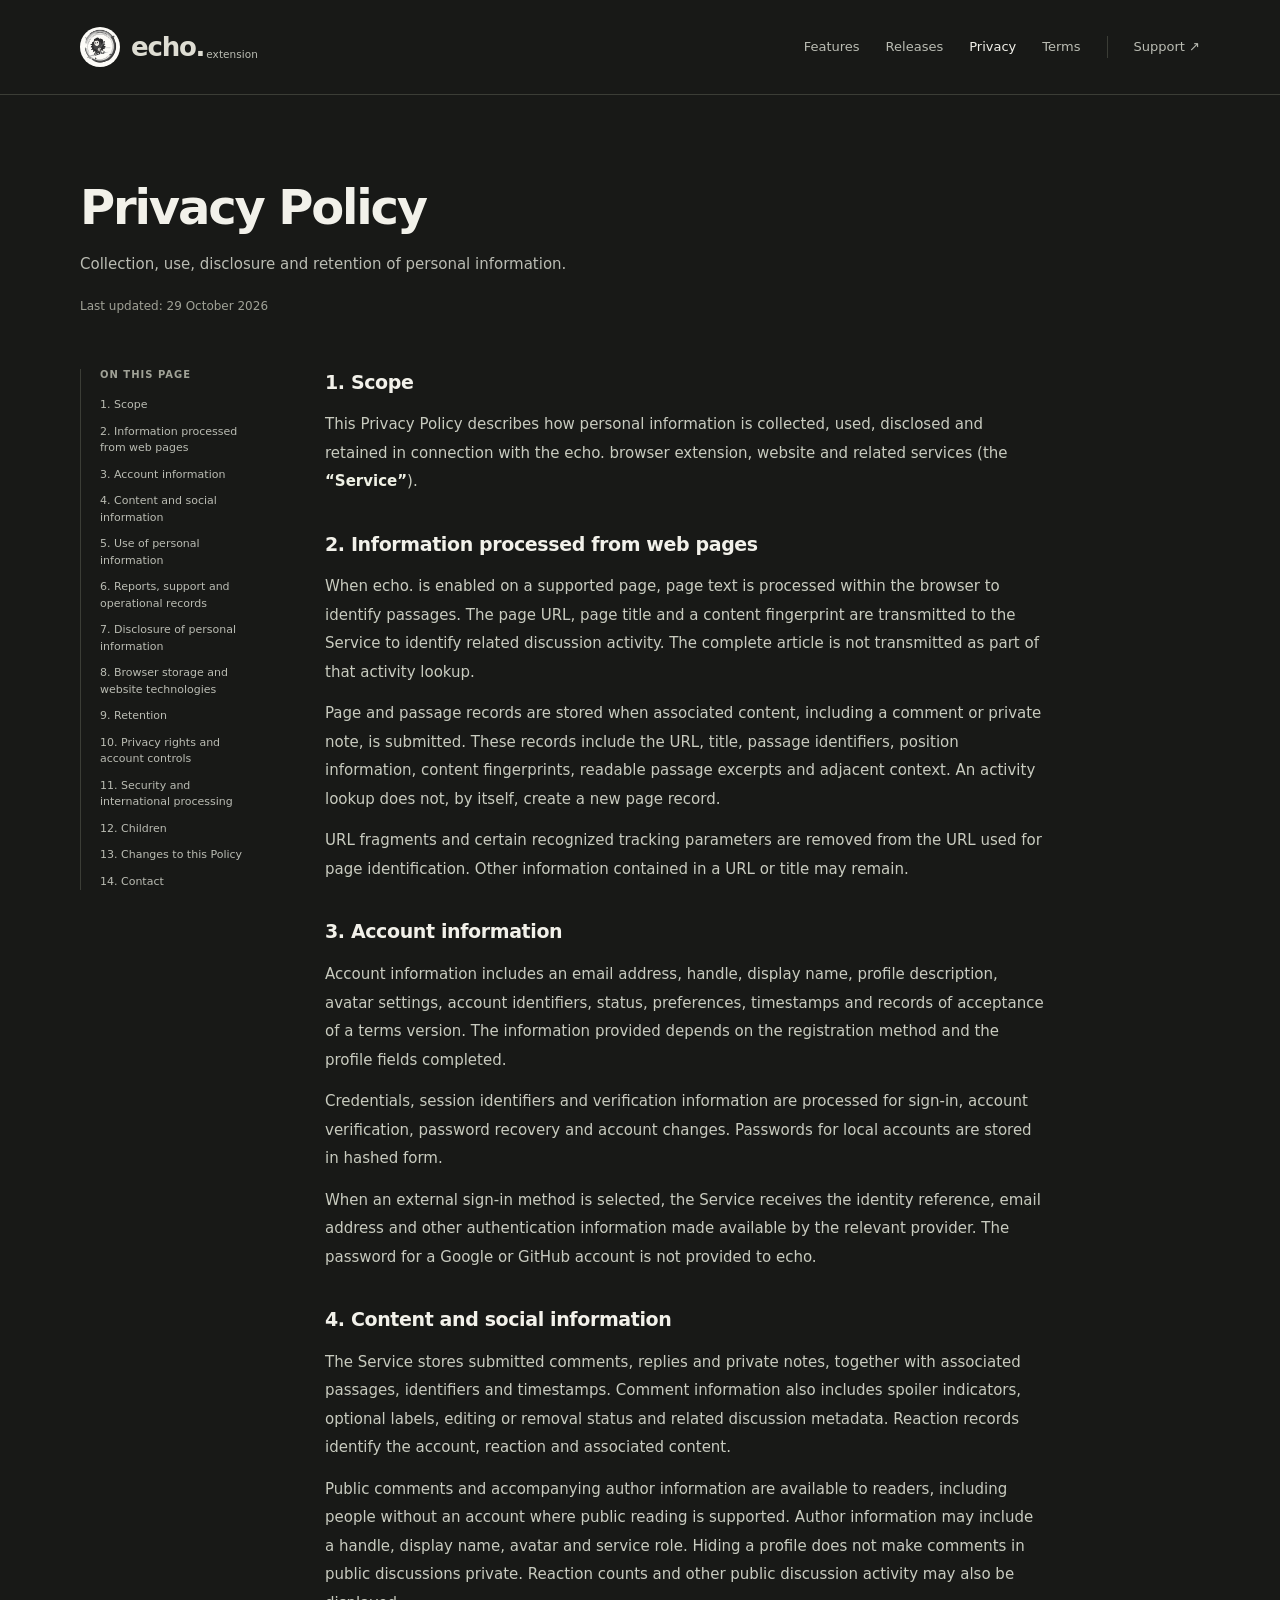
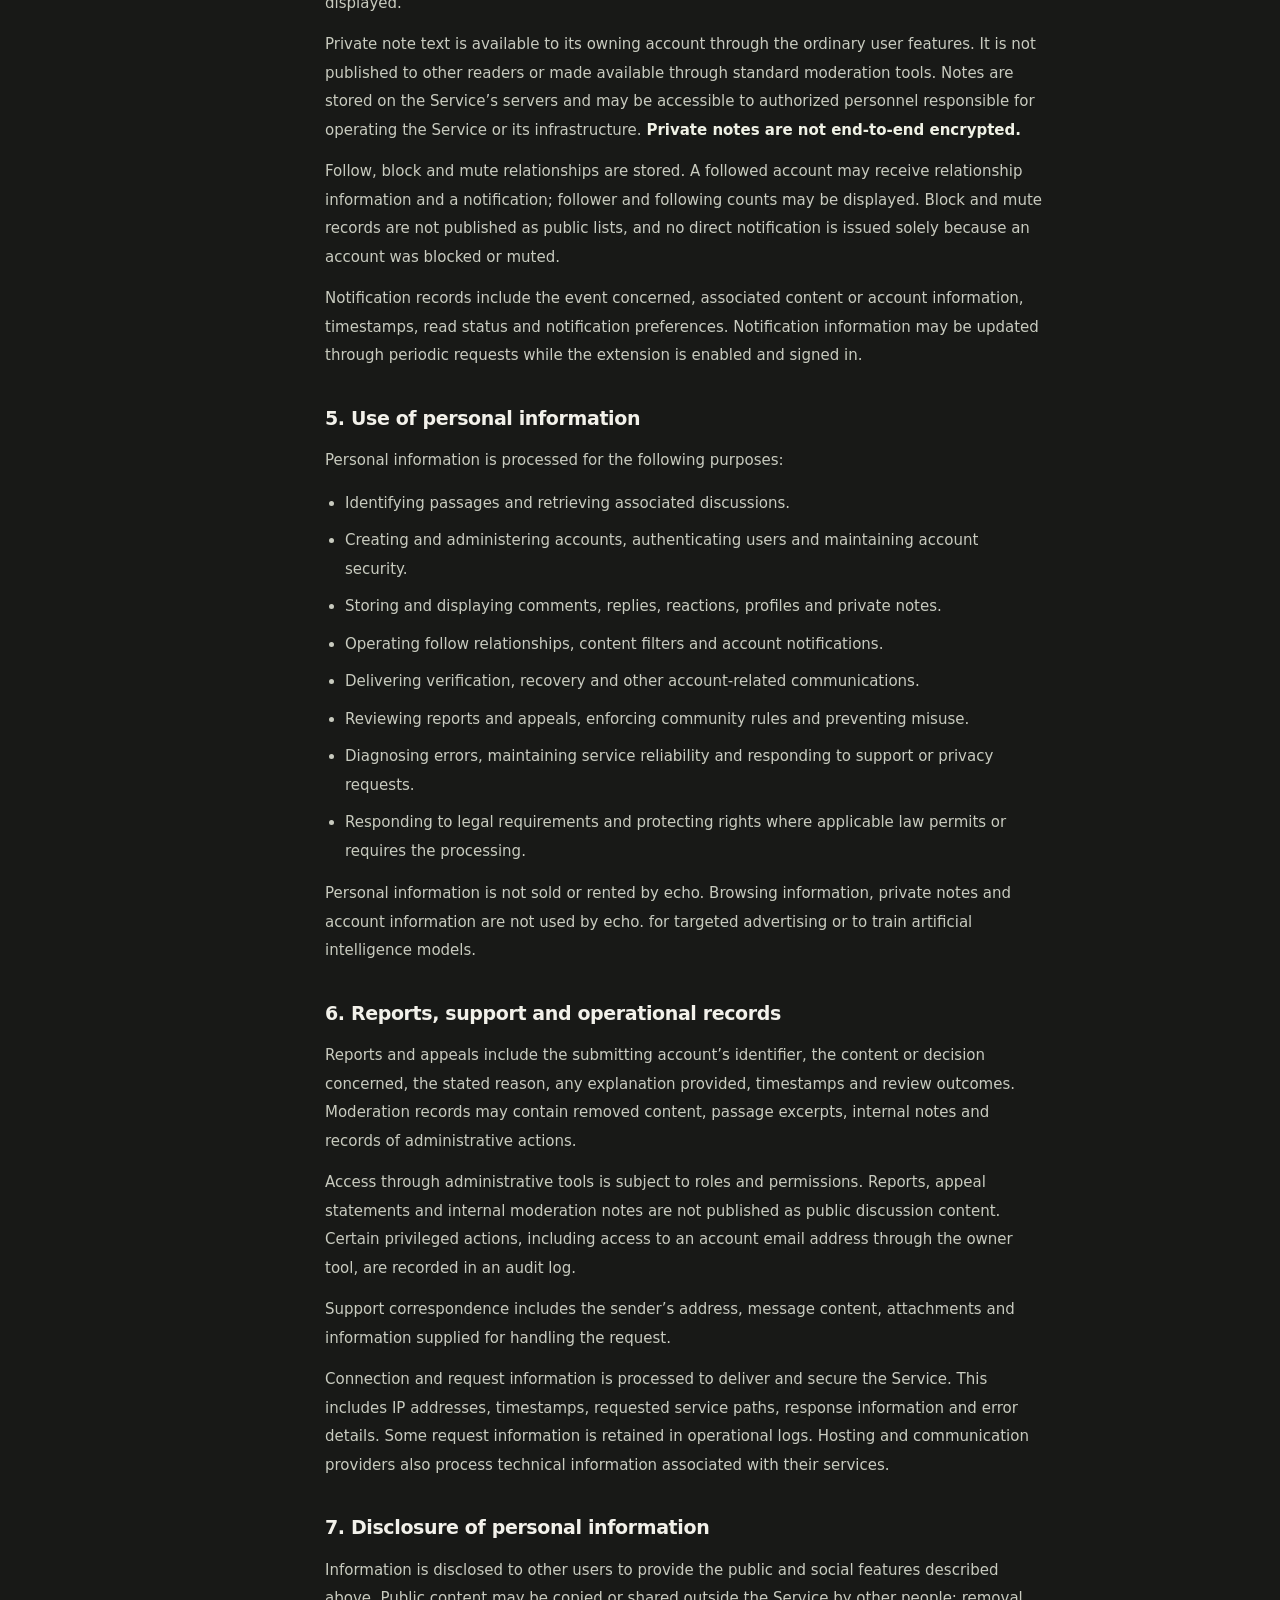
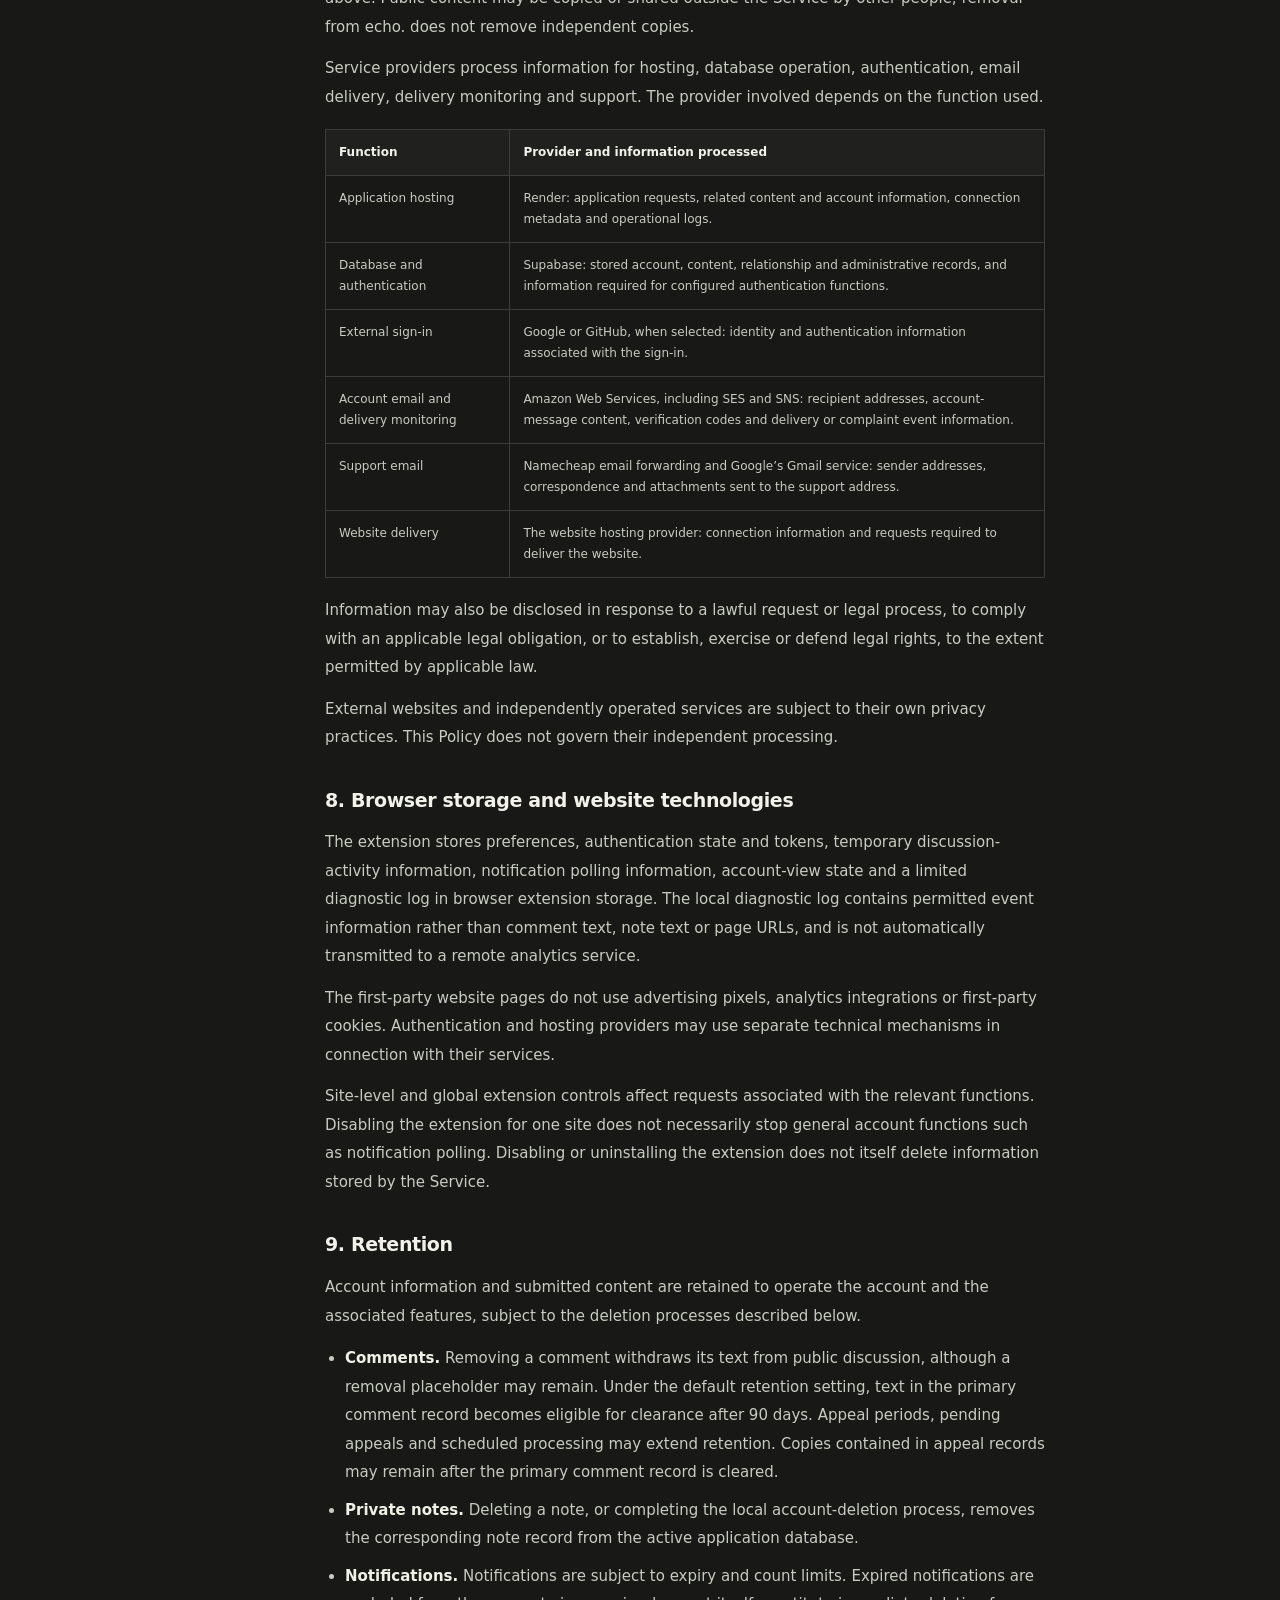
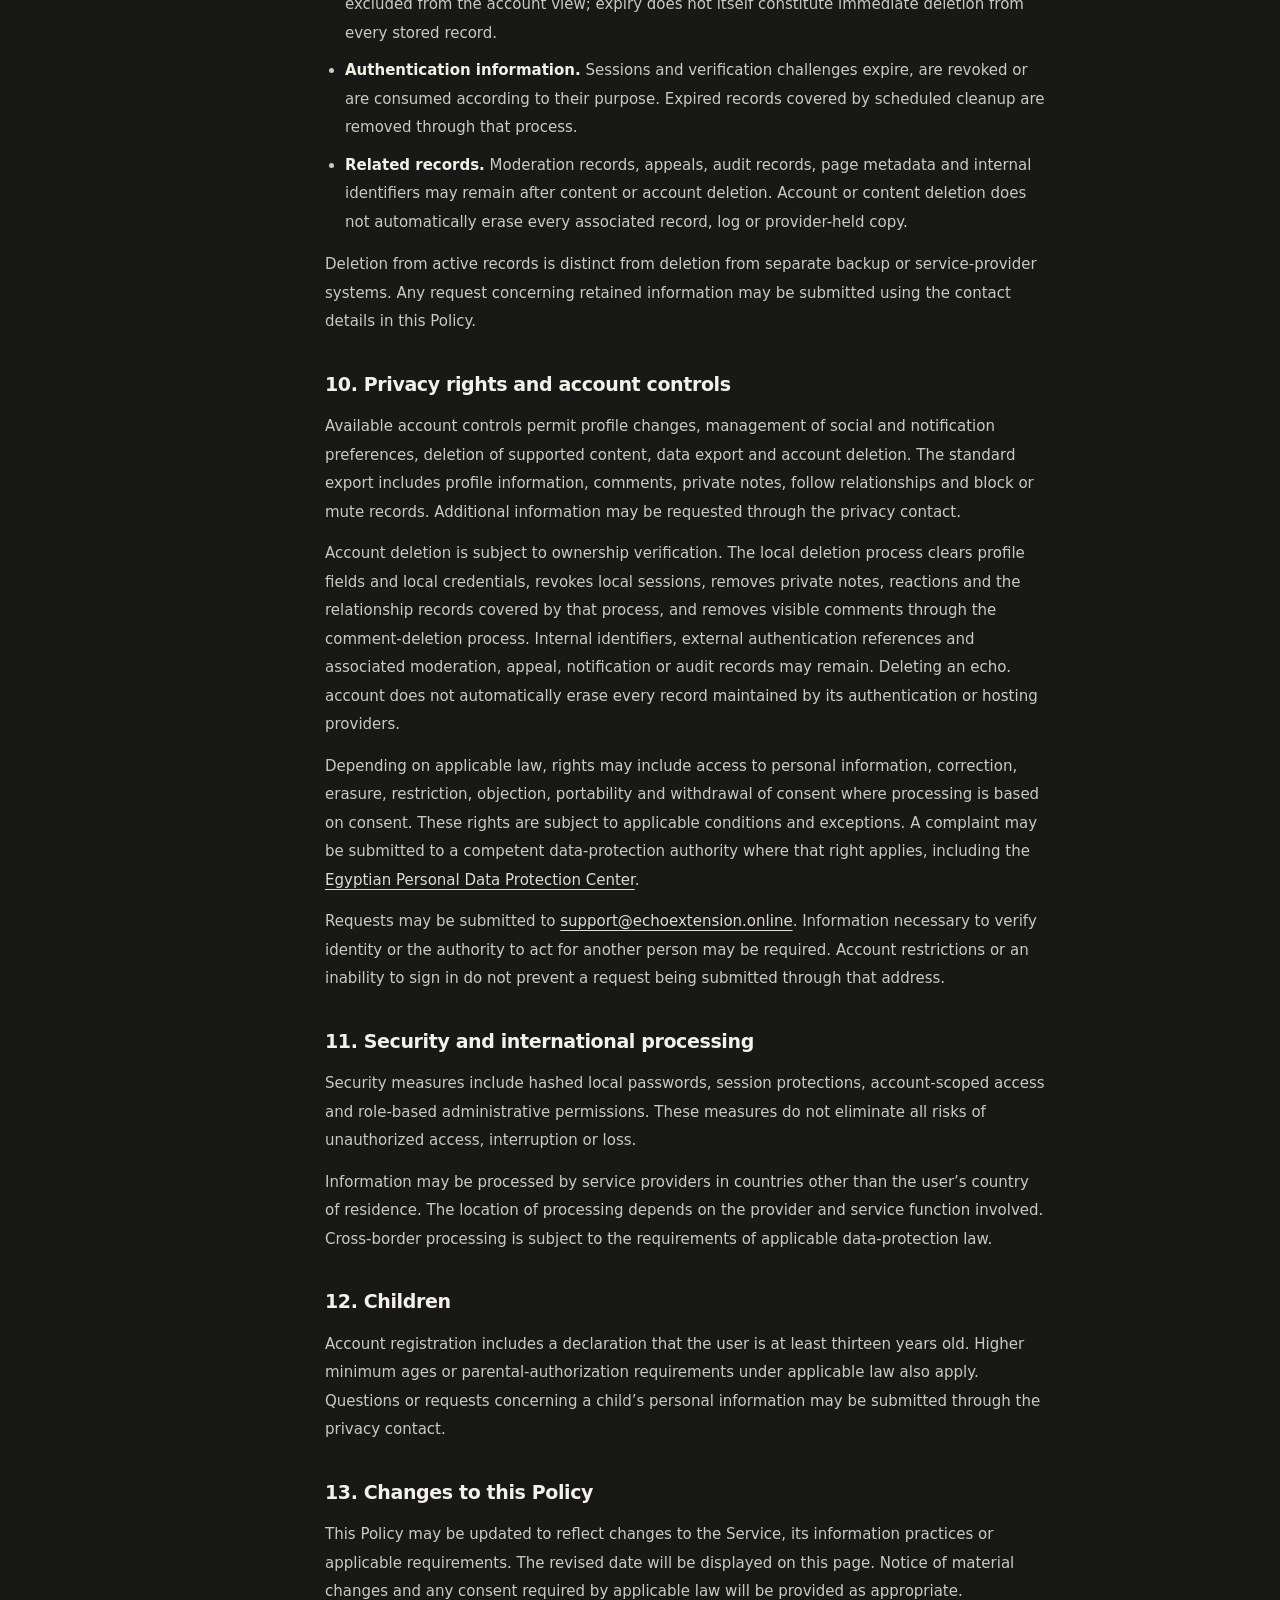
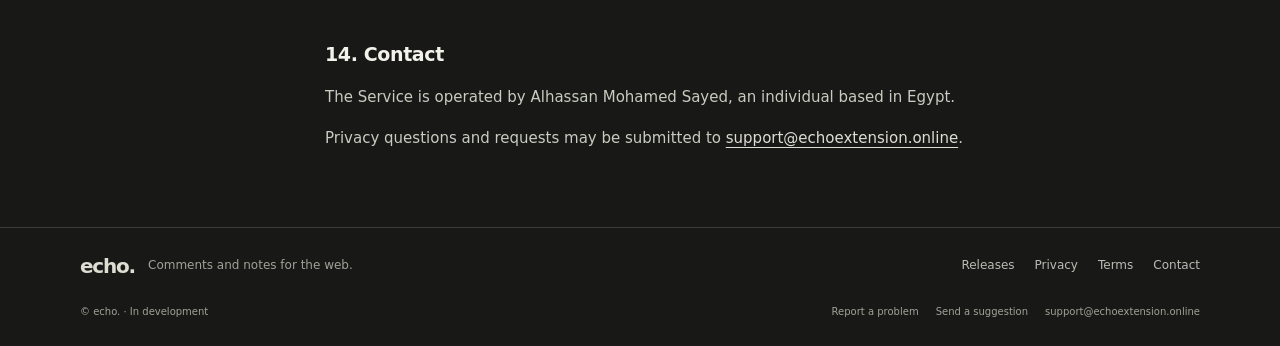
==== privacy.html @ 93f3072e "Add website pages" ====
<!doctype html>
<html lang="en" dir="ltr">
<head>
  <meta charset="utf-8">
  <meta name="viewport" content="width=device-width, initial-scale=1">
  <meta name="description" content="The echo. privacy policy.">
  <meta name="robots" content="noindex, nofollow">
  <meta name="color-scheme" content="dark">
  <meta name="theme-color" content="#181917">
  <meta http-equiv="Content-Security-Policy" content="default-src 'self'; script-src 'self'; style-src 'self'; img-src 'self' data:; font-src 'self'; connect-src 'none'; object-src 'none'; base-uri 'none'; form-action 'none'">
  <title>Privacy Policy — echo. extension</title>
  <link rel="icon" href="assets/echo-logo.jpg" type="image/jpeg">
  <link rel="stylesheet" href="site.css">

</head>
<body>
<a class="skip-link" href="#main">Skip to content</a>
<header class="site-header">
  <div class="wrap header-inner">
    <a class="brand" href="index.html" aria-label="echo. extension home">
      <img src="assets/echo-logo.jpg" width="40" height="40" alt="">
      <span class="wordmark">echo.</span><span class="brand-kind">extension</span>
    </a>
    <nav class="site-nav" aria-label="Main navigation">
      <a href="index.html#how-it-works">Features</a>
      <a href="releases.html">Releases</a>
      <a href="privacy.html" aria-current="page">Privacy</a>
      <a href="terms.html">Terms</a>
      <a class="nav-support" href="mailto:support@echoextension.online">Support <span aria-hidden="true">↗</span></a>
    </nav>
  </div>
</header>
<main id="main" class="wrap">
  <div class="page-intro legal-intro"><h1>Privacy Policy</h1><p>Collection, use, disclosure and retention of personal information.</p><div class="legal-meta">Last updated: 29 October 2026</div></div>
  <div class="legal-layout">
    <nav class="legal-toc" aria-label="Privacy Policy contents"><h2>On this page</h2><ol><li><a href="#scope">1. Scope</a></li><li><a href="#page-data">2. Information processed from web pages</a></li><li><a href="#accounts">3. Account information</a></li><li><a href="#content">4. Content and social information</a></li><li><a href="#purposes">5. Use of personal information</a></li><li><a href="#safety">6. Reports, support and operational records</a></li><li><a href="#providers">7. Disclosure of personal information</a></li><li><a href="#storage">8. Browser storage and website technologies</a></li><li><a href="#retention">9. Retention</a></li><li><a href="#choices">10. Privacy rights and account controls</a></li><li><a href="#security">11. Security and international processing</a></li><li><a href="#age">12. Children</a></li><li><a href="#changes">13. Changes to this Policy</a></li><li><a href="#contact">14. Contact</a></li></ol></nav>
    <article class="legal-content" aria-label="Privacy Policy" data-document-version="PR-2026-10-29.4">
      <section id="scope" aria-labelledby="scope-title"><h2 id="scope-title">1. Scope</h2><p>This Privacy Policy describes how personal information is collected, used, disclosed and retained in connection with the echo. browser extension, website and related services (the <strong>“Service”</strong>).</p></section>
      <section id="page-data" aria-labelledby="page-data-title"><h2 id="page-data-title">2. Information processed from web pages</h2><p>When echo. is enabled on a supported page, page text is processed within the browser to identify passages. The page URL, page title and a content fingerprint are transmitted to the Service to identify related discussion activity. The complete article is not transmitted as part of that activity lookup.</p><p>Page and passage records are stored when associated content, including a comment or private note, is submitted. These records include the URL, title, passage identifiers, position information, content fingerprints, readable passage excerpts and adjacent context. An activity lookup does not, by itself, create a new page record.</p><p>URL fragments and certain recognized tracking parameters are removed from the URL used for page identification. Other information contained in a URL or title may remain.</p></section>
      <section id="accounts" aria-labelledby="accounts-title"><h2 id="accounts-title">3. Account information</h2><p>Account information includes an email address, handle, display name, profile description, avatar settings, account identifiers, status, preferences, timestamps and records of acceptance of a terms version. The information provided depends on the registration method and the profile fields completed.</p><p>Credentials, session identifiers and verification information are processed for sign-in, account verification, password recovery and account changes. Passwords for local accounts are stored in hashed form.</p><p>When an external sign-in method is selected, the Service receives the identity reference, email address and other authentication information made available by the relevant provider. The password for a Google or GitHub account is not provided to echo.</p></section>
      <section id="content" aria-labelledby="content-title"><h2 id="content-title">4. Content and social information</h2><p>The Service stores submitted comments, replies and private notes, together with associated passages, identifiers and timestamps. Comment information also includes spoiler indicators, optional labels, editing or removal status and related discussion metadata. Reaction records identify the account, reaction and associated content.</p><p>Public comments and accompanying author information are available to readers, including people without an account where public reading is supported. Author information may include a handle, display name, avatar and service role. Hiding a profile does not make comments in public discussions private. Reaction counts and other public discussion activity may also be displayed.</p><p>Private note text is available to its owning account through the ordinary user features. It is not published to other readers or made available through standard moderation tools. Notes are stored on the Service’s servers and may be accessible to authorized personnel responsible for operating the Service or its infrastructure. <strong>Private notes are not end-to-end encrypted.</strong></p><p>Follow, block and mute relationships are stored. A followed account may receive relationship information and a notification; follower and following counts may be displayed. Block and mute records are not published as public lists, and no direct notification is issued solely because an account was blocked or muted.</p><p>Notification records include the event concerned, associated content or account information, timestamps, read status and notification preferences. Notification information may be updated through periodic requests while the extension is enabled and signed in.</p></section>
      <section id="purposes" aria-labelledby="purposes-title"><h2 id="purposes-title">5. Use of personal information</h2><p>Personal information is processed for the following purposes:</p><ul><li>Identifying passages and retrieving associated discussions.</li><li>Creating and administering accounts, authenticating users and maintaining account security.</li><li>Storing and displaying comments, replies, reactions, profiles and private notes.</li><li>Operating follow relationships, content filters and account notifications.</li><li>Delivering verification, recovery and other account-related communications.</li><li>Reviewing reports and appeals, enforcing community rules and preventing misuse.</li><li>Diagnosing errors, maintaining service reliability and responding to support or privacy requests.</li><li>Responding to legal requirements and protecting rights where applicable law permits or requires the processing.</li></ul><p>Personal information is not sold or rented by echo. Browsing information, private notes and account information are not used by echo. for targeted advertising or to train artificial intelligence models.</p></section>
      <section id="safety" aria-labelledby="safety-title"><h2 id="safety-title">6. Reports, support and operational records</h2><p>Reports and appeals include the submitting account’s identifier, the content or decision concerned, the stated reason, any explanation provided, timestamps and review outcomes. Moderation records may contain removed content, passage excerpts, internal notes and records of administrative actions.</p><p>Access through administrative tools is subject to roles and permissions. Reports, appeal statements and internal moderation notes are not published as public discussion content. Certain privileged actions, including access to an account email address through the owner tool, are recorded in an audit log.</p><p>Support correspondence includes the sender’s address, message content, attachments and information supplied for handling the request.</p><p>Connection and request information is processed to deliver and secure the Service. This includes IP addresses, timestamps, requested service paths, response information and error details. Some request information is retained in operational logs. Hosting and communication providers also process technical information associated with their services.</p></section>
      <section id="providers" aria-labelledby="providers-title"><h2 id="providers-title">7. Disclosure of personal information</h2><p>Information is disclosed to other users to provide the public and social features described above. Public content may be copied or shared outside the Service by other people; removal from echo. does not remove independent copies.</p><p>Service providers process information for hosting, database operation, authentication, email delivery, delivery monitoring and support. The provider involved depends on the function used.</p><div class="table-wrap" role="region" aria-label="Service providers table" tabindex="0"><table><thead><tr><th scope="col">Function</th><th scope="col">Provider and information processed</th></tr></thead><tbody><tr><td>Application hosting</td><td>Render: application requests, related content and account information, connection metadata and operational logs.</td></tr><tr><td>Database and authentication</td><td>Supabase: stored account, content, relationship and administrative records, and information required for configured authentication functions.</td></tr><tr><td>External sign-in</td><td>Google or GitHub, when selected: identity and authentication information associated with the sign-in.</td></tr><tr><td>Account email and delivery monitoring</td><td>Amazon Web Services, including SES and SNS: recipient addresses, account-message content, verification codes and delivery or complaint event information.</td></tr><tr><td>Support email</td><td>Namecheap email forwarding and Google’s Gmail service: sender addresses, correspondence and attachments sent to the support address.</td></tr><tr><td>Website delivery</td><td>The website hosting provider: connection information and requests required to deliver the website.</td></tr></tbody></table></div><p>Information may also be disclosed in response to a lawful request or legal process, to comply with an applicable legal obligation, or to establish, exercise or defend legal rights, to the extent permitted by applicable law.</p><p>External websites and independently operated services are subject to their own privacy practices. This Policy does not govern their independent processing.</p></section>
      <section id="storage" aria-labelledby="storage-title"><h2 id="storage-title">8. Browser storage and website technologies</h2><p>The extension stores preferences, authentication state and tokens, temporary discussion-activity information, notification polling information, account-view state and a limited diagnostic log in browser extension storage. The local diagnostic log contains permitted event information rather than comment text, note text or page URLs, and is not automatically transmitted to a remote analytics service.</p><p>The first-party website pages do not use advertising pixels, analytics integrations or first-party cookies. Authentication and hosting providers may use separate technical mechanisms in connection with their services.</p><p>Site-level and global extension controls affect requests associated with the relevant functions. Disabling the extension for one site does not necessarily stop general account functions such as notification polling. Disabling or uninstalling the extension does not itself delete information stored by the Service.</p></section>
      <section id="retention" aria-labelledby="retention-title"><h2 id="retention-title">9. Retention</h2><p>Account information and submitted content are retained to operate the account and the associated features, subject to the deletion processes described below.</p><ul><li><strong>Comments.</strong> Removing a comment withdraws its text from public discussion, although a removal placeholder may remain. Under the default retention setting, text in the primary comment record becomes eligible for clearance after 90 days. Appeal periods, pending appeals and scheduled processing may extend retention. Copies contained in appeal records may remain after the primary comment record is cleared.</li><li><strong>Private notes.</strong> Deleting a note, or completing the local account-deletion process, removes the corresponding note record from the active application database.</li><li><strong>Notifications.</strong> Notifications are subject to expiry and count limits. Expired notifications are excluded from the account view; expiry does not itself constitute immediate deletion from every stored record.</li><li><strong>Authentication information.</strong> Sessions and verification challenges expire, are revoked or are consumed according to their purpose. Expired records covered by scheduled cleanup are removed through that process.</li><li><strong>Related records.</strong> Moderation records, appeals, audit records, page metadata and internal identifiers may remain after content or account deletion. Account or content deletion does not automatically erase every associated record, log or provider-held copy.</li></ul><p>Deletion from active records is distinct from deletion from separate backup or service-provider systems. Any request concerning retained information may be submitted using the contact details in this Policy.</p></section>
      <section id="choices" aria-labelledby="choices-title"><h2 id="choices-title">10. Privacy rights and account controls</h2><p>Available account controls permit profile changes, management of social and notification preferences, deletion of supported content, data export and account deletion. The standard export includes profile information, comments, private notes, follow relationships and block or mute records. Additional information may be requested through the privacy contact.</p><p>Account deletion is subject to ownership verification. The local deletion process clears profile fields and local credentials, revokes local sessions, removes private notes, reactions and the relationship records covered by that process, and removes visible comments through the comment-deletion process. Internal identifiers, external authentication references and associated moderation, appeal, notification or audit records may remain. Deleting an echo. account does not automatically erase every record maintained by its authentication or hosting providers.</p><p>Depending on applicable law, rights may include access to personal information, correction, erasure, restriction, objection, portability and withdrawal of consent where processing is based on consent. These rights are subject to applicable conditions and exceptions. A complaint may be submitted to a competent data-protection authority where that right applies, including the <a href="https://pdpc.gov.eg/" rel="noopener noreferrer">Egyptian Personal Data Protection Center</a>.</p><p>Requests may be submitted to <a href="mailto:support@echoextension.online">support@echoextension.online</a>. Information necessary to verify identity or the authority to act for another person may be required. Account restrictions or an inability to sign in do not prevent a request being submitted through that address.</p></section>
      <section id="security" aria-labelledby="security-title"><h2 id="security-title">11. Security and international processing</h2><p>Security measures include hashed local passwords, session protections, account-scoped access and role-based administrative permissions. These measures do not eliminate all risks of unauthorized access, interruption or loss.</p><p>Information may be processed by service providers in countries other than the user’s country of residence. The location of processing depends on the provider and service function involved. Cross-border processing is subject to the requirements of applicable data-protection law.</p></section>
      <section id="age" aria-labelledby="age-title"><h2 id="age-title">12. Children</h2><p>Account registration includes a declaration that the user is at least thirteen years old. Higher minimum ages or parental-authorization requirements under applicable law also apply. Questions or requests concerning a child’s personal information may be submitted through the privacy contact.</p></section>
      <section id="changes" aria-labelledby="changes-title"><h2 id="changes-title">13. Changes to this Policy</h2><p>This Policy may be updated to reflect changes to the Service, its information practices or applicable requirements. The revised date will be displayed on this page. Notice of material changes and any consent required by applicable law will be provided as appropriate.</p></section>
      <section id="contact" aria-labelledby="contact-title"><h2 id="contact-title">14. Contact</h2><p>The Service is operated by Alhassan Mohamed Sayed, an individual based in Egypt.</p><p>Privacy questions and requests may be submitted to <a href="mailto:support@echoextension.online">support@echoextension.online</a>.</p></section>
    </article>
  </div>
</main>
<footer class="site-footer">
  <div class="wrap">
    <div class="footer-top">
      <div class="footer-brand"><a class="brand" href="index.html" aria-label="echo. home"><span class="wordmark">echo.</span></a><span>Comments and notes for the web.</span></div>
      <nav class="footer-links" aria-label="Footer navigation"><a href="releases.html">Releases</a><a href="privacy.html">Privacy</a><a href="terms.html">Terms</a><a href="mailto:support@echoextension.online">Contact</a></nav>
    </div>
    <div class="footer-bottom">
      <span>© echo. · In development</span>
      <div class="support-links"><a href="mailto:support@echoextension.online?subject=echo.%20%E2%80%94%20Problem%20report">Report a problem</a><a href="mailto:support@echoextension.online?subject=echo.%20%E2%80%94%20Suggestion">Send a suggestion</a><a href="mailto:support@echoextension.online">support@echoextension.online</a></div>
    </div>
  </div>
</footer>
</body>
</html>
---- site.css ----
:root {
  color-scheme: dark;
  --bg: #181917;
  --surface: #20211e;
  --raised: #292a26;
  --text: #f2f1ea;
  --muted: #babcb3;
  --soft: #a0a297;
  --accent: #deddd3;
  --accent-bg: #e7e5db;
  --border: #3b3d36;
  --green: #c8ccb7;
  font-family: Inter, ui-sans-serif, system-ui, -apple-system, BlinkMacSystemFont, "Segoe UI", sans-serif;
  font-synthesis: none;
  -webkit-font-smoothing: antialiased;
  scroll-behavior: smooth;
  scroll-padding-top: 24px;
}
* { box-sizing: border-box; }
body { margin: 0; background: var(--bg); color: var(--text); font-size: 16px; line-height: 1.65; }
a { color: var(--accent); text-underline-offset: 4px; }
a:hover { color: #fffef3; }
button, input, textarea { font: inherit; }
button, a { -webkit-tap-highlight-color: transparent; }
:focus-visible { outline: 3px solid var(--accent); outline-offset: 5px; }
::selection { background: #65695a; color: #fff; }
img { display: block; max-width: 100%; }
h1, h2, h3, p { margin: 0; }
h1, h2, h3 { line-height: 1.15; }
.wrap { width: min(1120px, calc(100% - 64px)); margin-inline: auto; }
.skip-link { position: absolute; top: 8px; left: 16px; transform: translateY(-160%); z-index: 10; padding: 8px 14px; background: var(--text); color: var(--bg); border-radius: 6px; }
.skip-link:focus { transform: translateY(0); }
.site-header { border-bottom: 1px solid var(--border); }
.header-inner { min-height: 94px; display: flex; align-items: center; justify-content: space-between; gap: 24px; }
.brand { display: inline-flex; align-items: center; gap: 3px; color: var(--text); text-decoration: none; white-space: nowrap; }
.brand img { width: 40px; height: 40px; margin-right: 8px; border-radius: 50%; }
.wordmark { font-size: 26px; line-height: 1; font-weight: 760; letter-spacing: -1.2px; color: var(--accent); }
.brand-kind { transform: translate(-1px, 8px); font-size: 10.5px; letter-spacing: .005em; color: var(--muted); }
.site-nav { display: flex; flex-wrap: wrap; align-items: center; gap: 26px; }
.site-nav a { font-size: 13px; color: var(--muted); text-decoration: none; }
.site-nav a:hover, .site-nav a[aria-current="page"] { color: var(--text); }
.site-nav .nav-support { border-left: 1px solid var(--border); padding-left: 26px; }
.eyebrow { display: flex; align-items: center; gap: 9px; font-size: 11px; font-weight: 650; letter-spacing: .12em; text-transform: uppercase; color: var(--muted); }
.status-dot { width: 6px; height: 6px; border-radius: 50%; background: var(--green); flex-shrink: 0; }
.hero { padding-block: 95px 86px; display: grid; grid-template-columns: 1fr 1fr; gap: 64px; align-items: center; }
.hero h1 { margin-block: 24px; font-size: clamp(40px, 4.5vw, 58px); font-weight: 620; letter-spacing: -.055em; }
.hero h1 span { color: #c2c5b9; }
.hero-copy > p { max-width: 440px; font-size: 16px; line-height: 1.85; color: var(--muted); }
.actions { display: flex; flex-wrap: wrap; align-items: center; gap: 20px; margin-top: 30px; }
.button { display: inline-flex; align-items: center; justify-content: center; gap: 12px; min-height: 46px; padding: 10px 19px; border: 1px solid transparent; border-radius: 8px; background: var(--accent-bg); color: #20211c; text-decoration: none; font-size: 13px; font-weight: 650; transition: background .15s ease; }
.button:hover { background: #fffdf0; color: #20211c; }
.text-link { display: inline-flex; align-items: center; min-height: 44px; font-size: 13px; font-weight: 550; text-decoration: none; color: var(--muted); }
.text-link span, .arrow { padding-left: 5px; }
.hero-note { display: block; margin-top: 20px; font-size: 11px; color: var(--soft); }
.preview { position: relative; padding-top: 2px; min-width: 0; }
.preview-label { display: flex; align-items: center; justify-content: space-between; margin: 0 1px 16px; color: var(--soft); font-size: 10px; letter-spacing: .035em; }
.preview-label span:last-child { font-size: 11px; letter-spacing: 0; }
.reading-card { overflow: hidden; border: 1px solid #474940; border-radius: 15px; background: #f2f1ec; box-shadow: 0 24px 70px #0000002b; }
.reading-top { display: flex; align-items: center; gap: 5px; height: 38px; padding-inline: 18px; border-bottom: 1px solid #d8d8cf; background: #e6e6dd; }
.reading-top i { width: 5px; height: 5px; border-radius: 50%; background: #92968a; }
.reading-top span { font-size: 9px; color: #62665a; margin-left: auto; }
.article-preview { padding: 29px 31px 25px; }
.article-heading { display: grid; grid-template-columns: 108px 1fr; align-items: center; gap: 18px; }
.reading-mascot { width: 108px; height: 108px; border-radius: 50%; }
.article-kicker { font-size: 9px; font-weight: 600; text-transform: uppercase; letter-spacing: .14em; color: #686c60; }
.article-title { font: 23px/1.25 Georgia, "Times New Roman", serif; margin-top: 10px; letter-spacing: -.02em; color: #292c25; }
.article-intro { margin-top: 17px; font: 12px/1.9 Georgia, "Times New Roman", serif; color: #5f6357; }
.article-quote { position: relative; margin: 13px 0 0; padding: 8px 15px; border-left: 2px solid #777e65; border-radius: 0 5px 5px 0; background: #dedfd4; font: 14px/1.8 Georgia, "Times New Roman", serif; color: #33372b; }
.demo { border-top: 1px solid #3b3d36; padding: 15px 20px 18px; background: #20211e; }
.demo-head { display: flex; align-items: center; gap: 7px; margin-bottom: 13px; }
.demo-head img { width: 23px; height: 23px; border-radius: 50%; }
.demo-brand { font-size: 12px; font-weight: 700; letter-spacing: -.03em; }
.demo-tabs { margin-left: auto; display: inline-flex; border: 1px solid #4a4d42; border-radius: 6px; padding: 2px; gap: 2px; }
.demo-tabs button { padding: 5px 8px; border: none; background: transparent; color: var(--muted); border-radius: 4px; font-size: 10px; cursor: pointer; }
.demo-tabs button[aria-pressed="true"] { background: #d9ddc81a; color: #eff0e4; }
.demo-panel { min-height: 117px; border: 1px solid #414439; border-radius: 8px; padding: 12px 13px; background: #2a2c25; }
.demo-panel[hidden] { display: none; }
.demo-author { display: flex; align-items: center; gap: 9px; }
.avatar { display: grid; place-items: center; width: 28px; height: 28px; border: 1px solid #90977c; border-radius: 50%; background: #474c3c; color: #eff0e4; font-size: 11px; }
.author-name { display: block; font-size: 11px; line-height: 1.4; font-weight: 650; }
.author-handle { display: block; font-size: 9px; line-height: 1.4; color: var(--soft); }
.demo-panel p { font-size: 11px; line-height: 1.75; margin-top: 9px; color: #d5d8ca; }
.note-label { display: flex; align-items: center; gap: 6px; font-size: 10px; color: var(--green); font-weight: 600; }
.note-label svg { width: 12px; height: 12px; }
.demo-panel .note-example { padding: 11px; border-radius: 5px; border: 1px solid #7d88614d; background: #d1d9b10a; color: #e2e6d8; font-family: Georgia, "Times New Roman", serif; font-size: 12px; }
.preview-caption { display: block; margin-top: 12px; text-align: center; font-size: 10px; color: var(--soft); }
.section-line { border-top: 1px solid var(--border); }
.how-section { padding-block: 38px 62px; }
.section-heading { margin-bottom: 32px; font-size: 12px; font-weight: 500; color: var(--muted); }
.steps { display: grid; grid-template-columns: repeat(3, 1fr); gap: 48px; }
.step-number { display: block; margin-bottom: 15px; font-size: 11px; color: var(--accent); }
.steps h3 { font-size: 16px; font-weight: 550; letter-spacing: -.02em; margin-bottom: 11px; }
.steps p { color: var(--muted); font-size: 13px; line-height: 1.85; max-width: 285px; }
.privacy-strip { display: grid; grid-template-columns: auto 1fr auto; align-items: center; gap: 22px; padding: 27px 30px; border: 1px solid var(--border); border-radius: 10px; background: #20211e; }
.privacy-strip > svg { width: 24px; height: 24px; color: var(--accent); }
.privacy-strip h2 { font-size: 15px; font-weight: 550; letter-spacing: -.02em; margin-bottom: 7px; }
.privacy-strip p { color: var(--muted); font-size: 12px; }
.privacy-strip a { white-space: nowrap; }
.release-teaser { padding-block: 62px 69px; display: flex; align-items: center; justify-content: space-between; gap: 36px; }
.release-teaser h2 { font-size: 24px; font-weight: 550; letter-spacing: -.035em; margin-block: 13px 10px; }
.release-teaser p { color: var(--muted); font-size: 13px; max-width: 580px; }
.site-footer { border-top: 1px solid var(--border); }
.footer-top { padding-block: 28px; display: flex; align-items: center; justify-content: space-between; gap: 24px; }
.footer-brand { display: flex; align-items: center; gap: 13px; font-size: 12px; color: var(--soft); }
.footer-brand .wordmark { font-size: 20px; }
.footer-links { display: flex; align-items: center; flex-wrap: wrap; gap: 20px; }
.footer-links a { color: var(--muted); font-size: 12px; text-decoration: none; }
.footer-bottom { display: flex; flex-wrap: wrap; align-items: center; justify-content: space-between; gap: 12px; padding-block: 0 26px; font-size: 10px; color: var(--soft); }
.footer-bottom a { color: var(--soft); font-size: 10px; text-decoration: none; }
.support-links { display: flex; flex-wrap: wrap; gap: 17px; }
.page-intro { padding-block: 65px 36px; max-width: 800px; }
.page-intro h1 { margin-block: 20px 17px; font-size: clamp(34px, 5vw, 48px); font-weight: 600; letter-spacing: -.045em; }
.page-intro p { color: var(--muted); max-width: 640px; font-size: 15px; }
.empty-release { margin-block: 10px 60px; border: 1px solid var(--border); border-radius: 12px; background: var(--surface); padding: 48px; max-width: 800px; }
.empty-release > img { width: 96px; height: 96px; border-radius: 50%; margin-bottom: 28px; }
.empty-release h2 { font-size: 25px; font-weight: 550; letter-spacing: -.025em; margin-bottom: 17px; }
.empty-release p { color: var(--muted); font-size: 14px; max-width: 590px; margin-bottom: 16px; }
.release-details { max-width: 800px; padding-bottom: 65px; }
.release-details h2 { font-size: 16px; font-weight: 550; margin-bottom: 13px; }
.release-details p { font-size: 13px; color: var(--muted); }
.legal-intro { padding-bottom: 27px; }
.legal-meta { color: var(--soft); font-size: 12px; margin-top: 20px; }
.draft-badge { display: inline-flex; gap: 6px; align-items: center; color: #d4d9c5; border: 1px solid #5d654e; background: #cad5ae0d; border-radius: 5px; padding: 4px 9px; font-size: 10px; }
.legal-layout { display: grid; grid-template-columns: 180px minmax(0, 720px); gap: 65px; align-items: start; padding-block: 25px 74px; }
.legal-toc { position: sticky; top: 28px; border-left: 1px solid var(--border); padding-left: 19px; }
.legal-toc h2 { font-size: 10px; letter-spacing: .1em; text-transform: uppercase; font-weight: 600; color: var(--soft); margin-bottom: 17px; }
.legal-toc ol { padding: 0; list-style: none; margin: 0; display: grid; gap: 10px; }
.legal-toc a { font-size: 11px; line-height: 1.5; display: block; text-decoration: none; color: var(--muted); }
.legal-toc a:hover { color: var(--accent); }
.legal-content { min-width: 0; }
.legal-content section + section { margin-top: 35px; }
.legal-content h2 { font-size: 19px; font-weight: 600; letter-spacing: -.02em; margin-bottom: 15px; line-height: 1.4; }
.legal-content h3 { font-size: 15px; font-weight: 600; line-height: 1.5; margin-block: 20px 10px; }
.legal-content p, .legal-content li { color: #c8cbbf; font-size: 15px; line-height: 1.9; }
.legal-content p + p { margin-top: 13px; }
.legal-content strong { color: #eff1e5; font-weight: 600; }
.legal-content ul { padding-left: 20px; margin-block: 14px; }
.legal-content li { margin-bottom: 9px; }
.legal-content .table-wrap { width: 100%; overflow-x: auto; margin-block: 18px; }
.legal-content table { width: 100%; border-collapse: collapse; font-size: 12px; color: #c8cbbf; line-height: 1.75; }
.legal-content td, .legal-content th { padding: 12px 13px; border: 1px solid var(--border); vertical-align: top; text-align: left; }
.legal-content th { background: var(--surface); color: var(--text); font-weight: 550; }
.legal-content code { overflow-wrap: anywhere; font-size: .9em; color: #d6ddc5; }
.legal-content a { overflow-wrap: anywhere; }
.legal-callout { border: 1px solid var(--border); border-radius: 8px; padding: 16px 18px; margin-bottom: 30px; background: var(--surface); }
.legal-callout p { font-size: 12px; }
@media (min-width: 1440px) { .hero { padding-block: 110px 98px; } }
@media (min-width: 1600px) {
  .wrap { width: min(1280px, calc(100% - 96px)); }
  .hero h1 { font-size: 66px; }
  .hero-copy > p { max-width: 480px; font-size: 17px; }
  .site-nav a { font-size: 14px; }
}
@media (max-width: 960px) {
  .wrap { width: min(1120px, calc(100% - 48px)); }
  .hero { gap: 32px; padding-block: 65px; }
  .hero h1 { font-size: 43px; }
  .article-preview { padding: 24px; }
  .article-heading { grid-template-columns: 80px 1fr; gap: 14px; }
  .reading-mascot { width: 80px; height: 80px; }
  .article-title { font-size: 21px; }
  .site-nav { gap: 18px; }
  .site-nav .nav-support { padding-left: 18px; }
  .steps { gap: 28px; }
  .legal-layout { grid-template-columns: 150px minmax(0, 1fr); gap: 36px; }
}
@media (min-width: 721px) and (max-width: 900px) {
  .hero { grid-template-columns: 1fr; gap: 40px; padding-block: 58px; }
  .hero-copy { max-width: 620px; }
  .hero h1 { font-size: 54px; }
  .hero-copy > p { max-width: 560px; }
  .preview { width: min(100%, 560px); margin-inline: auto; }
}
@media (max-width: 720px) {
  .header-inner { flex-wrap: wrap; min-height: 0; gap: 22px; padding-block: 23px 18px; }
  .site-nav { width: 100%; gap: 14px 23px; }
  .site-nav a { font-size: 12px; }
  .site-nav .nav-support { margin-left: auto; }
  .hero { grid-template-columns: 1fr; gap: 46px; padding-block: 48px 49px; }
  .hero h1 { font-size: clamp(39px, 7.6vw, 53px); max-width: 540px; margin-block: 21px; }
  .hero-copy > p { max-width: 500px; font-size: 15px; }
  .preview { width: min(100%, 520px); margin-inline: auto; }
  .article-preview { padding: 30px; }
  .article-heading { grid-template-columns: 88px 1fr; }
  .reading-mascot { width: 88px; height: 88px; }
  .preview-label { margin-bottom: 12px; }
  .steps { grid-template-columns: 1fr; gap: 28px; }
  .steps article { display: grid; grid-template-columns: 27px 1fr; column-gap: 17px; }
  .step-number { grid-row: 1 / 3; padding-top: 2px; margin: 0; }
  .steps h3 { margin-bottom: 8px; }
  .steps p { max-width: 100%; }
  .how-section { padding-block: 28px 40px; }
  .section-heading { margin-bottom: 27px; }
  .privacy-strip { grid-template-columns: auto 1fr; padding: 24px; gap: 15px; }
  .privacy-strip > a { grid-column: 2; margin-top: 3px; }
  .release-teaser { flex-direction: column; align-items: flex-start; gap: 22px; padding-block: 44px; }
  .footer-top { align-items: flex-start; flex-direction: column; gap: 18px; }
  .footer-bottom { flex-direction: column; align-items: flex-start; gap: 10px; }
  .page-intro { padding-top: 46px; }
  .empty-release { padding: 30px; }
  .legal-layout { display: block; padding-top: 5px; }
  .legal-toc { position: static; margin-bottom: 36px; }
  .legal-toc ol { grid-template-columns: 1fr 1fr; column-gap: 20px; gap: 12px; }
  .legal-toc a { min-height: 32px; font-size: 12px; }
}
@media (max-width: 390px) {
  .wrap { width: calc(100% - 36px); }
  .site-nav { gap: 14px 17px; }
  .site-nav .nav-support { padding-left: 0; border: 0; }
  .hero h1 { font-size: 37px; }
  .actions { gap: 18px; }
  .article-preview { padding: 24px; }
  .article-heading { grid-template-columns: 72px 1fr; gap: 12px; }
  .reading-mascot { width: 72px; height: 72px; }
  .article-title { font-size: 20px; }
  .demo { padding-inline: 14px; }
  .demo-tabs button { padding-inline: 6px; }
  .privacy-strip { padding: 21px; }
  .footer-links { gap: 17px; }
}
@media (max-width: 960px), (pointer: coarse) {
  .site-nav a, .footer-links a, .support-links a { display: inline-flex; align-items: center; min-height: 44px; }
  .demo-tabs button { min-height: 44px; padding-inline: 9px; font-size: 11px; }
}
@media (max-height: 650px) {
  .legal-toc { position: static; }
}
@media (prefers-reduced-motion: reduce) {
  :root { scroll-behavior: auto; }
  * { transition: none !important; }
}
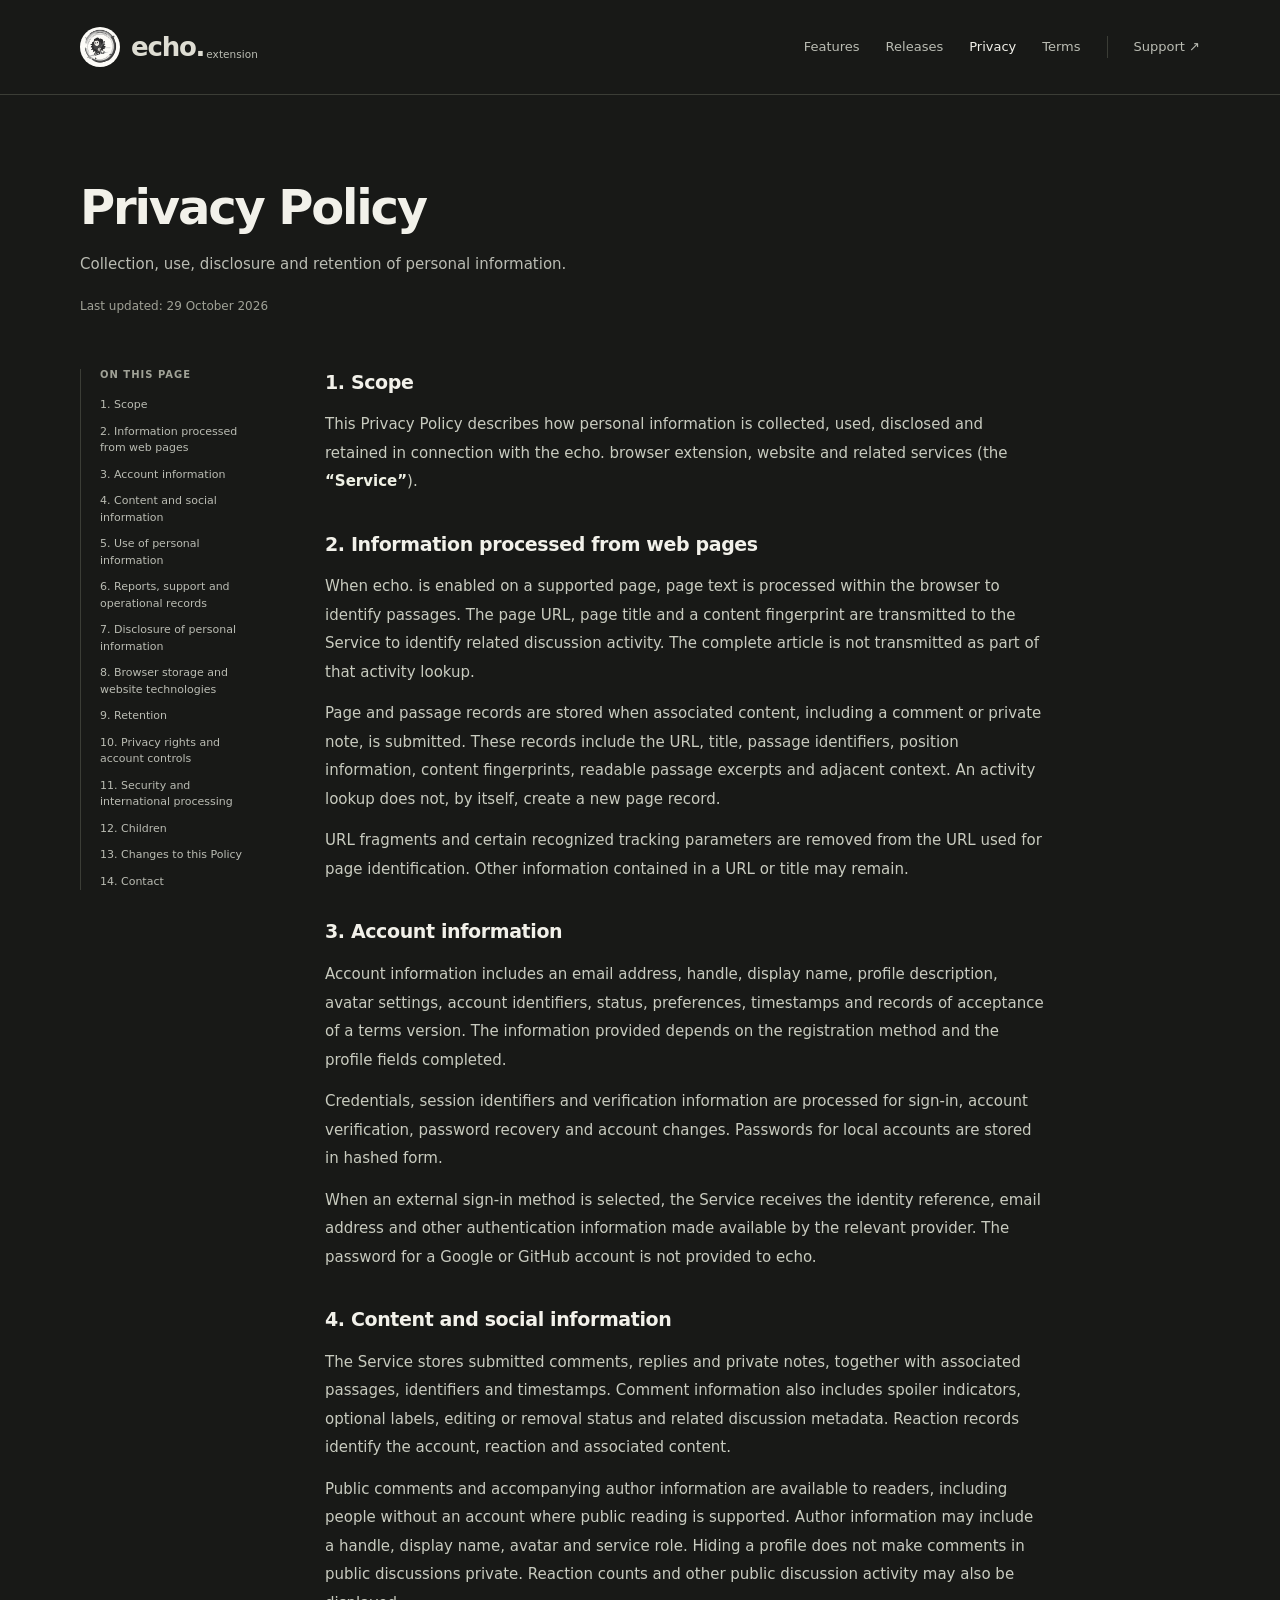
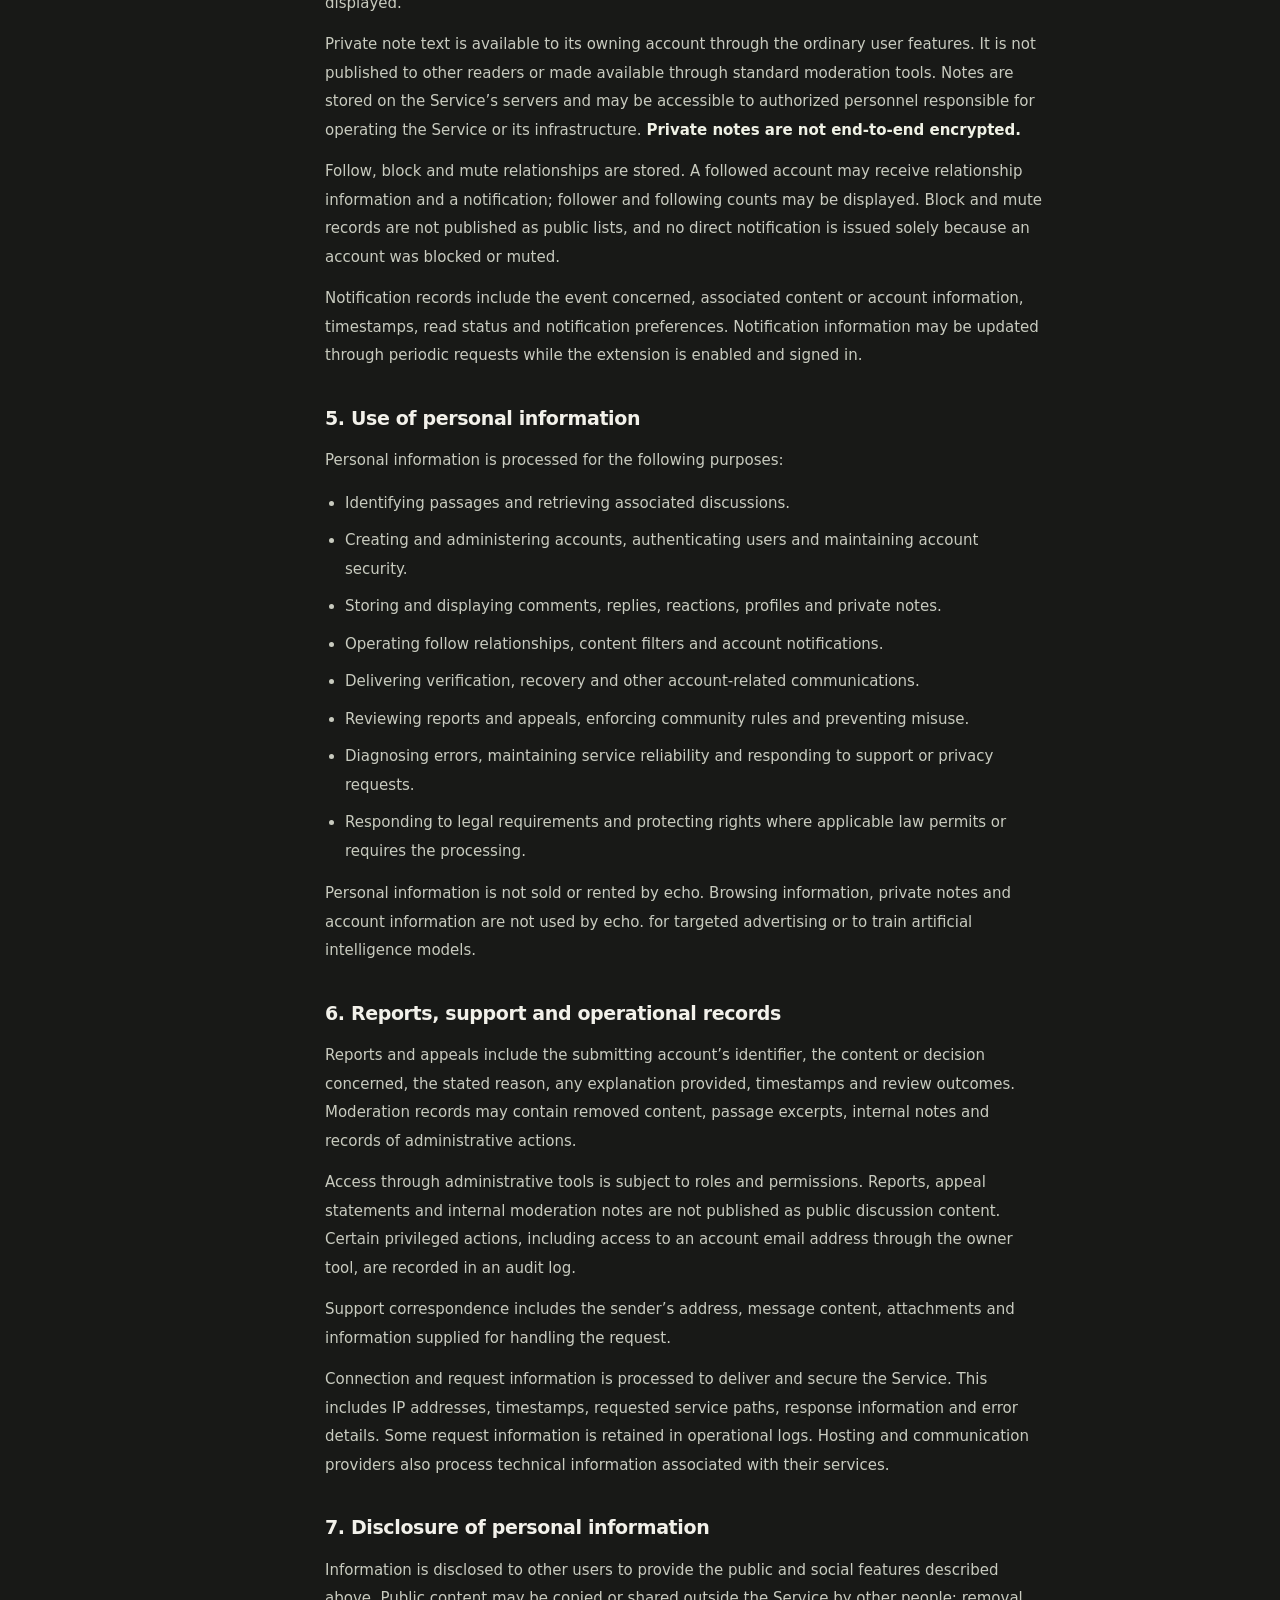
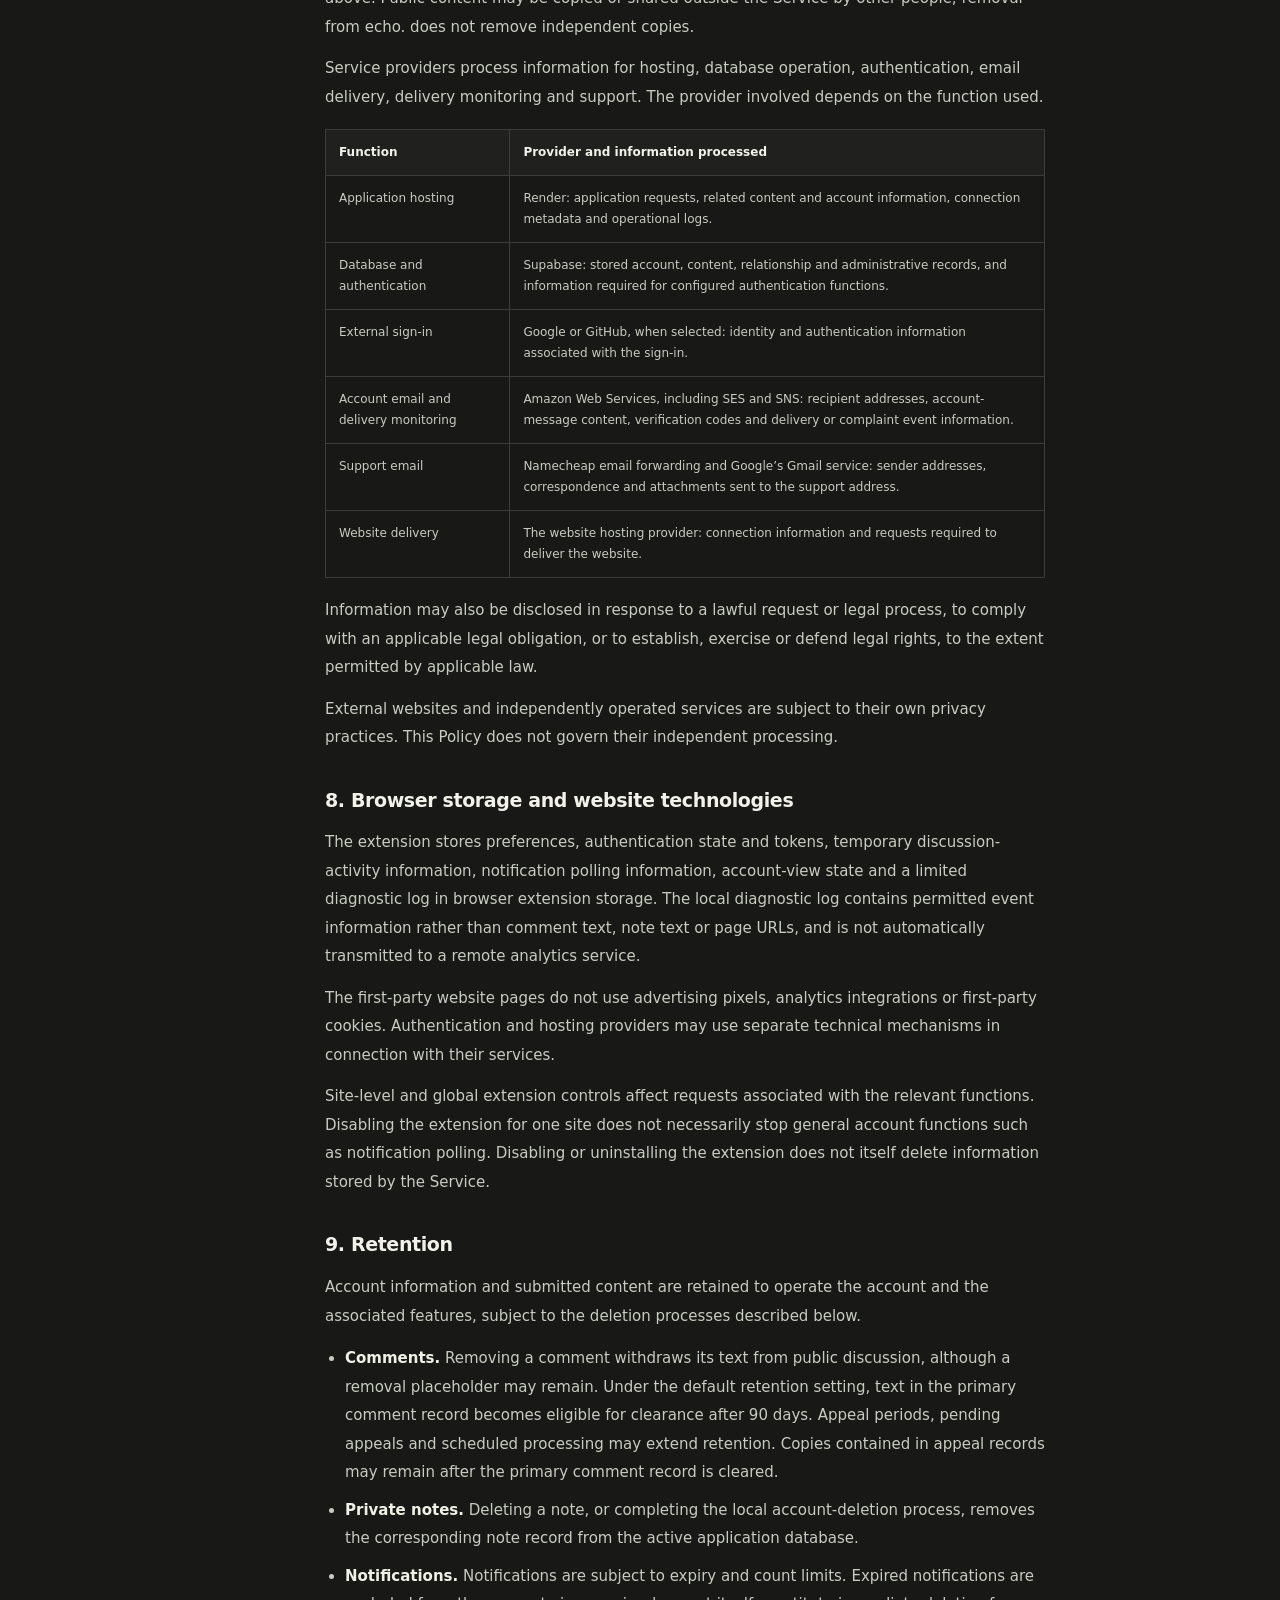
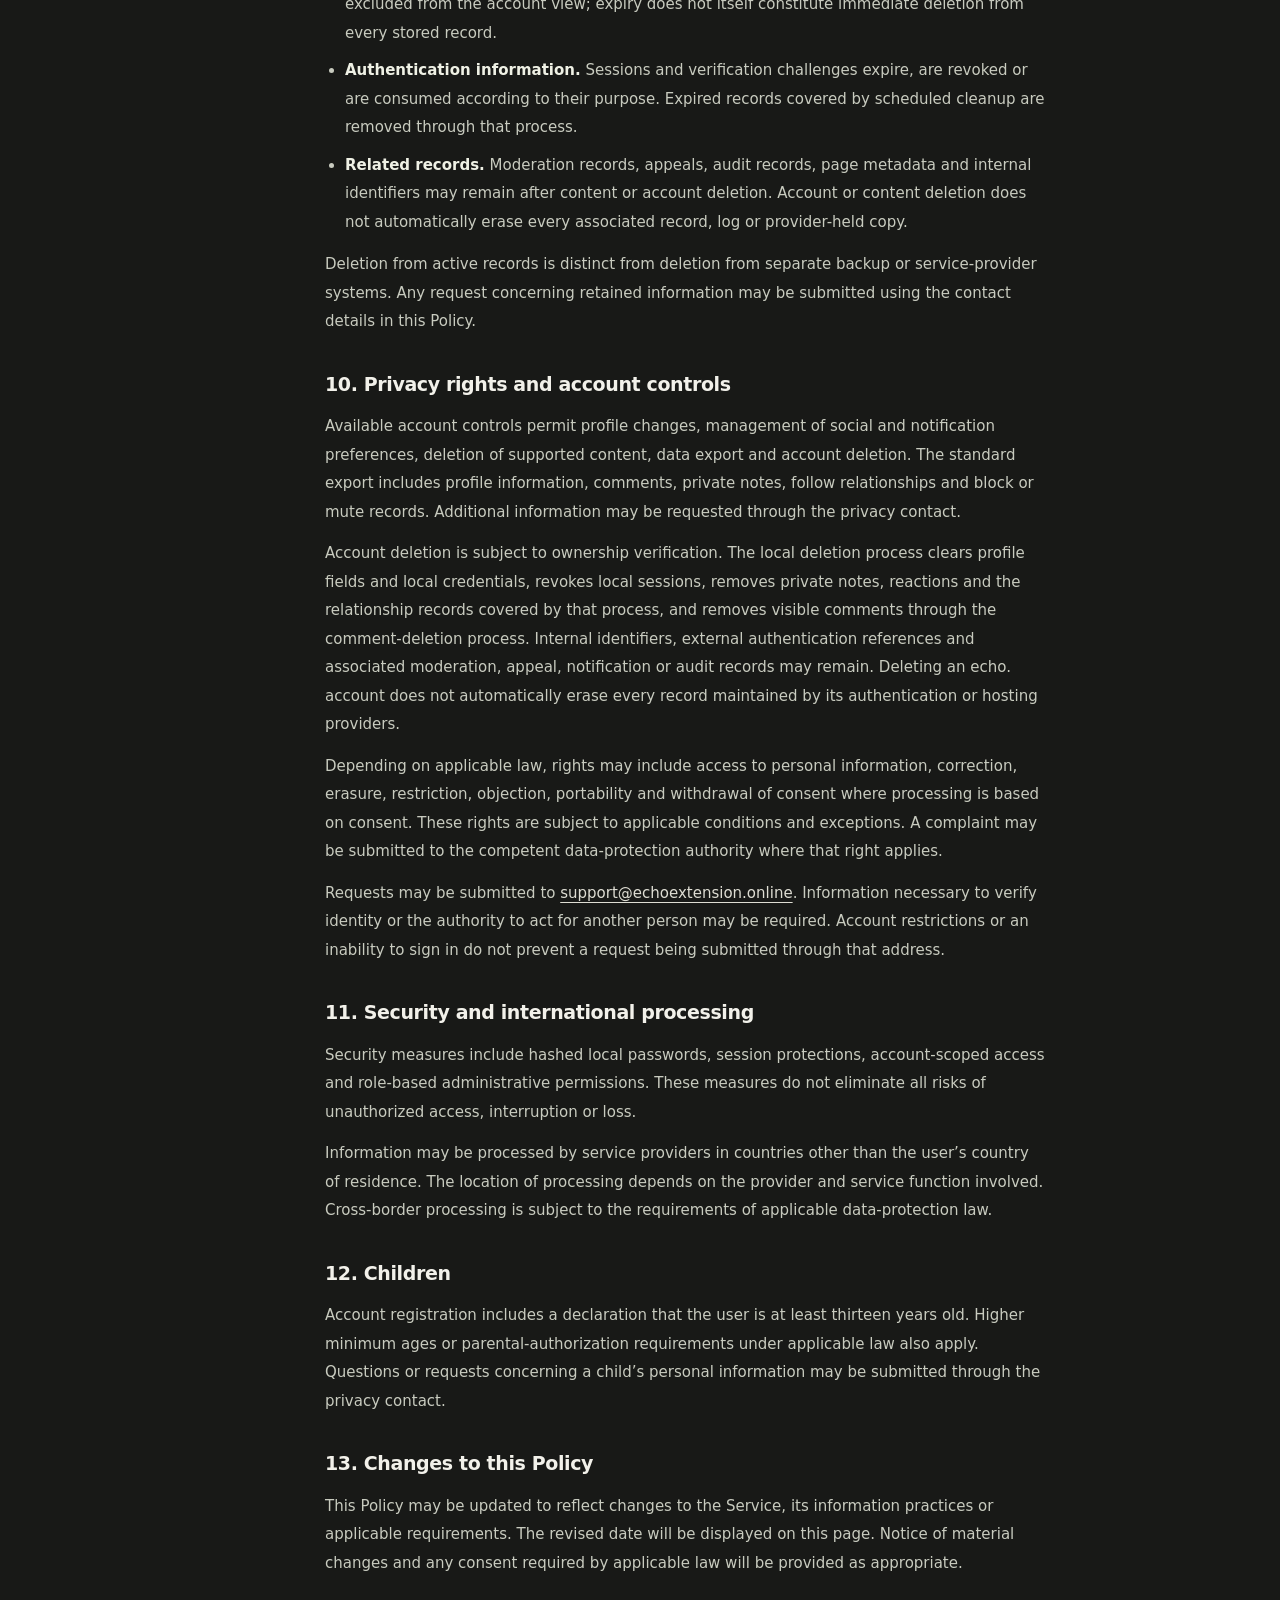
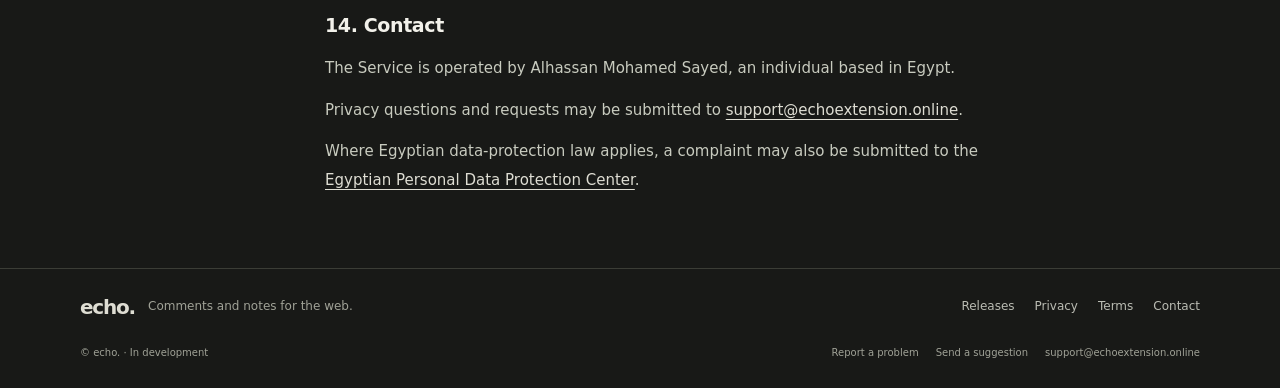
==== commit 1456ba43: "Add files via upload" ====
--- a/privacy.html
+++ b/privacy.html
@@ -34,7 +34,7 @@
   <div class="page-intro legal-intro"><h1>Privacy Policy</h1><p>Collection, use, disclosure and retention of personal information.</p><div class="legal-meta">Last updated: 29 October 2026</div></div>
   <div class="legal-layout">
     <nav class="legal-toc" aria-label="Privacy Policy contents"><h2>On this page</h2><ol><li><a href="#scope">1. Scope</a></li><li><a href="#page-data">2. Information processed from web pages</a></li><li><a href="#accounts">3. Account information</a></li><li><a href="#content">4. Content and social information</a></li><li><a href="#purposes">5. Use of personal information</a></li><li><a href="#safety">6. Reports, support and operational records</a></li><li><a href="#providers">7. Disclosure of personal information</a></li><li><a href="#storage">8. Browser storage and website technologies</a></li><li><a href="#retention">9. Retention</a></li><li><a href="#choices">10. Privacy rights and account controls</a></li><li><a href="#security">11. Security and international processing</a></li><li><a href="#age">12. Children</a></li><li><a href="#changes">13. Changes to this Policy</a></li><li><a href="#contact">14. Contact</a></li></ol></nav>
-    <article class="legal-content" aria-label="Privacy Policy" data-document-version="PR-2026-10-29.4">
+    <article class="legal-content" aria-label="Privacy Policy" data-document-version="PR-2026-10-29.5">
       <section id="scope" aria-labelledby="scope-title"><h2 id="scope-title">1. Scope</h2><p>This Privacy Policy describes how personal information is collected, used, disclosed and retained in connection with the echo. browser extension, website and related services (the <strong>“Service”</strong>).</p></section>
       <section id="page-data" aria-labelledby="page-data-title"><h2 id="page-data-title">2. Information processed from web pages</h2><p>When echo. is enabled on a supported page, page text is processed within the browser to identify passages. The page URL, page title and a content fingerprint are transmitted to the Service to identify related discussion activity. The complete article is not transmitted as part of that activity lookup.</p><p>Page and passage records are stored when associated content, including a comment or private note, is submitted. These records include the URL, title, passage identifiers, position information, content fingerprints, readable passage excerpts and adjacent context. An activity lookup does not, by itself, create a new page record.</p><p>URL fragments and certain recognized tracking parameters are removed from the URL used for page identification. Other information contained in a URL or title may remain.</p></section>
       <section id="accounts" aria-labelledby="accounts-title"><h2 id="accounts-title">3. Account information</h2><p>Account information includes an email address, handle, display name, profile description, avatar settings, account identifiers, status, preferences, timestamps and records of acceptance of a terms version. The information provided depends on the registration method and the profile fields completed.</p><p>Credentials, session identifiers and verification information are processed for sign-in, account verification, password recovery and account changes. Passwords for local accounts are stored in hashed form.</p><p>When an external sign-in method is selected, the Service receives the identity reference, email address and other authentication information made available by the relevant provider. The password for a Google or GitHub account is not provided to echo.</p></section>
@@ -44,11 +44,11 @@
       <section id="providers" aria-labelledby="providers-title"><h2 id="providers-title">7. Disclosure of personal information</h2><p>Information is disclosed to other users to provide the public and social features described above. Public content may be copied or shared outside the Service by other people; removal from echo. does not remove independent copies.</p><p>Service providers process information for hosting, database operation, authentication, email delivery, delivery monitoring and support. The provider involved depends on the function used.</p><div class="table-wrap" role="region" aria-label="Service providers table" tabindex="0"><table><thead><tr><th scope="col">Function</th><th scope="col">Provider and information processed</th></tr></thead><tbody><tr><td>Application hosting</td><td>Render: application requests, related content and account information, connection metadata and operational logs.</td></tr><tr><td>Database and authentication</td><td>Supabase: stored account, content, relationship and administrative records, and information required for configured authentication functions.</td></tr><tr><td>External sign-in</td><td>Google or GitHub, when selected: identity and authentication information associated with the sign-in.</td></tr><tr><td>Account email and delivery monitoring</td><td>Amazon Web Services, including SES and SNS: recipient addresses, account-message content, verification codes and delivery or complaint event information.</td></tr><tr><td>Support email</td><td>Namecheap email forwarding and Google’s Gmail service: sender addresses, correspondence and attachments sent to the support address.</td></tr><tr><td>Website delivery</td><td>The website hosting provider: connection information and requests required to deliver the website.</td></tr></tbody></table></div><p>Information may also be disclosed in response to a lawful request or legal process, to comply with an applicable legal obligation, or to establish, exercise or defend legal rights, to the extent permitted by applicable law.</p><p>External websites and independently operated services are subject to their own privacy practices. This Policy does not govern their independent processing.</p></section>
       <section id="storage" aria-labelledby="storage-title"><h2 id="storage-title">8. Browser storage and website technologies</h2><p>The extension stores preferences, authentication state and tokens, temporary discussion-activity information, notification polling information, account-view state and a limited diagnostic log in browser extension storage. The local diagnostic log contains permitted event information rather than comment text, note text or page URLs, and is not automatically transmitted to a remote analytics service.</p><p>The first-party website pages do not use advertising pixels, analytics integrations or first-party cookies. Authentication and hosting providers may use separate technical mechanisms in connection with their services.</p><p>Site-level and global extension controls affect requests associated with the relevant functions. Disabling the extension for one site does not necessarily stop general account functions such as notification polling. Disabling or uninstalling the extension does not itself delete information stored by the Service.</p></section>
       <section id="retention" aria-labelledby="retention-title"><h2 id="retention-title">9. Retention</h2><p>Account information and submitted content are retained to operate the account and the associated features, subject to the deletion processes described below.</p><ul><li><strong>Comments.</strong> Removing a comment withdraws its text from public discussion, although a removal placeholder may remain. Under the default retention setting, text in the primary comment record becomes eligible for clearance after 90 days. Appeal periods, pending appeals and scheduled processing may extend retention. Copies contained in appeal records may remain after the primary comment record is cleared.</li><li><strong>Private notes.</strong> Deleting a note, or completing the local account-deletion process, removes the corresponding note record from the active application database.</li><li><strong>Notifications.</strong> Notifications are subject to expiry and count limits. Expired notifications are excluded from the account view; expiry does not itself constitute immediate deletion from every stored record.</li><li><strong>Authentication information.</strong> Sessions and verification challenges expire, are revoked or are consumed according to their purpose. Expired records covered by scheduled cleanup are removed through that process.</li><li><strong>Related records.</strong> Moderation records, appeals, audit records, page metadata and internal identifiers may remain after content or account deletion. Account or content deletion does not automatically erase every associated record, log or provider-held copy.</li></ul><p>Deletion from active records is distinct from deletion from separate backup or service-provider systems. Any request concerning retained information may be submitted using the contact details in this Policy.</p></section>
-      <section id="choices" aria-labelledby="choices-title"><h2 id="choices-title">10. Privacy rights and account controls</h2><p>Available account controls permit profile changes, management of social and notification preferences, deletion of supported content, data export and account deletion. The standard export includes profile information, comments, private notes, follow relationships and block or mute records. Additional information may be requested through the privacy contact.</p><p>Account deletion is subject to ownership verification. The local deletion process clears profile fields and local credentials, revokes local sessions, removes private notes, reactions and the relationship records covered by that process, and removes visible comments through the comment-deletion process. Internal identifiers, external authentication references and associated moderation, appeal, notification or audit records may remain. Deleting an echo. account does not automatically erase every record maintained by its authentication or hosting providers.</p><p>Depending on applicable law, rights may include access to personal information, correction, erasure, restriction, objection, portability and withdrawal of consent where processing is based on consent. These rights are subject to applicable conditions and exceptions. A complaint may be submitted to a competent data-protection authority where that right applies, including the <a href="https://pdpc.gov.eg/" rel="noopener noreferrer">Egyptian Personal Data Protection Center</a>.</p><p>Requests may be submitted to <a href="mailto:support@echoextension.online">support@echoextension.online</a>. Information necessary to verify identity or the authority to act for another person may be required. Account restrictions or an inability to sign in do not prevent a request being submitted through that address.</p></section>
+      <section id="choices" aria-labelledby="choices-title"><h2 id="choices-title">10. Privacy rights and account controls</h2><p>Available account controls permit profile changes, management of social and notification preferences, deletion of supported content, data export and account deletion. The standard export includes profile information, comments, private notes, follow relationships and block or mute records. Additional information may be requested through the privacy contact.</p><p>Account deletion is subject to ownership verification. The local deletion process clears profile fields and local credentials, revokes local sessions, removes private notes, reactions and the relationship records covered by that process, and removes visible comments through the comment-deletion process. Internal identifiers, external authentication references and associated moderation, appeal, notification or audit records may remain. Deleting an echo. account does not automatically erase every record maintained by its authentication or hosting providers.</p><p>Depending on applicable law, rights may include access to personal information, correction, erasure, restriction, objection, portability and withdrawal of consent where processing is based on consent. These rights are subject to applicable conditions and exceptions. A complaint may be submitted to the competent data-protection authority where that right applies.</p><p>Requests may be submitted to <a href="mailto:support@echoextension.online">support@echoextension.online</a>. Information necessary to verify identity or the authority to act for another person may be required. Account restrictions or an inability to sign in do not prevent a request being submitted through that address.</p></section>
       <section id="security" aria-labelledby="security-title"><h2 id="security-title">11. Security and international processing</h2><p>Security measures include hashed local passwords, session protections, account-scoped access and role-based administrative permissions. These measures do not eliminate all risks of unauthorized access, interruption or loss.</p><p>Information may be processed by service providers in countries other than the user’s country of residence. The location of processing depends on the provider and service function involved. Cross-border processing is subject to the requirements of applicable data-protection law.</p></section>
       <section id="age" aria-labelledby="age-title"><h2 id="age-title">12. Children</h2><p>Account registration includes a declaration that the user is at least thirteen years old. Higher minimum ages or parental-authorization requirements under applicable law also apply. Questions or requests concerning a child’s personal information may be submitted through the privacy contact.</p></section>
       <section id="changes" aria-labelledby="changes-title"><h2 id="changes-title">13. Changes to this Policy</h2><p>This Policy may be updated to reflect changes to the Service, its information practices or applicable requirements. The revised date will be displayed on this page. Notice of material changes and any consent required by applicable law will be provided as appropriate.</p></section>
-      <section id="contact" aria-labelledby="contact-title"><h2 id="contact-title">14. Contact</h2><p>The Service is operated by Alhassan Mohamed Sayed, an individual based in Egypt.</p><p>Privacy questions and requests may be submitted to <a href="mailto:support@echoextension.online">support@echoextension.online</a>.</p></section>
+      <section id="contact" aria-labelledby="contact-title"><h2 id="contact-title">14. Contact</h2><p>The Service is operated by Alhassan Mohamed Sayed, an individual based in Egypt.</p><p>Privacy questions and requests may be submitted to <a href="mailto:support@echoextension.online">support@echoextension.online</a>.</p><p>Where Egyptian data-protection law applies, a complaint may also be submitted to the <a href="https://pdpc.gov.eg/" rel="noopener noreferrer">Egyptian Personal Data Protection Center</a>.</p></section>
     </article>
   </div>
 </main>
